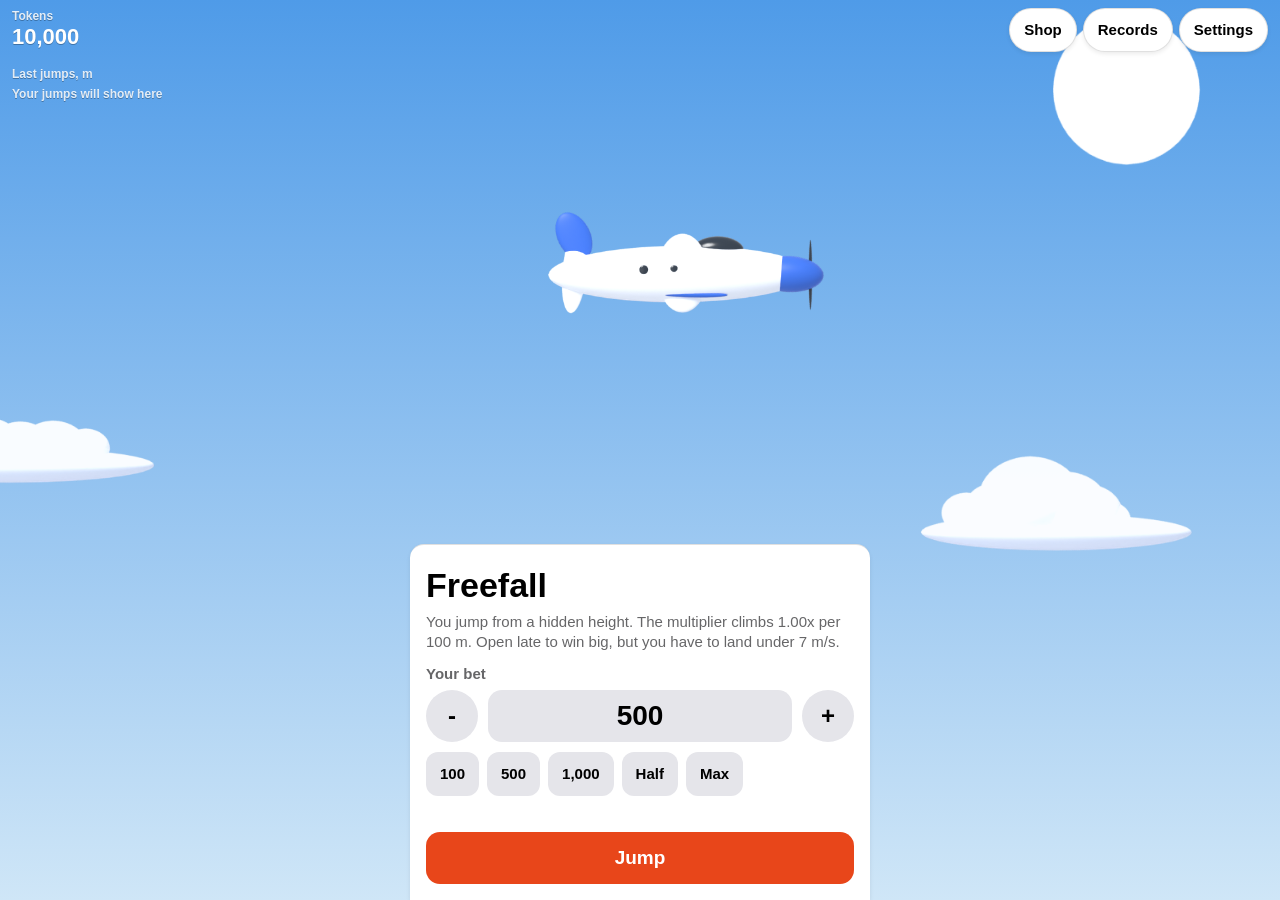
==== freefall/index.html @ 9ebeeff4 "Add Freefall and Tapper with a game list page" ====
<!doctype html>
<html lang="en">
<head>
<meta charset="utf-8">
<meta name="viewport" content="width=device-width, initial-scale=1, maximum-scale=1, user-scalable=no, viewport-fit=cover">
<meta name="apple-mobile-web-app-capable" content="yes">
<meta name="theme-color" content="#4f9be8">
<title>Freefall</title>
<link rel="stylesheet" href="style.css">
</head>
<body>
<canvas id="c"></canvas>
<div id="flash"></div>

<div id="hud">
  <div id="topbar">
    <div id="bal"><span class="lbl">Tokens</span><b id="balv">0</b><i id="streakchip"></i></div>
    <div class="btns">
      <button id="btnshop" class="pill">Shop</button>
      <button id="btnrec" class="pill">Records</button>
      <button id="btnset" class="pill">Settings</button>
    </div>
  </div>
  <div id="histwrap"><span class="lbl">Last jumps, m</span><div id="hist"></div></div>
  <div id="mult" class="hide">1.00x</div>
  <div id="watch" class="hide"></div>
  <div id="pops"></div>
  <div id="botlist"></div>
</div>

<div id="bottombar">
  <button id="specbtn" class="pill hide">Spectate</button>
  <button id="skipbtn" class="pill hide">Skip to results</button>
  <button id="openbtn" class="big hide">Open chute<small>tap anywhere, or press space</small></button>
  <div id="driftpad" class="hide"><span>Swipe or use arrow keys to drift</span></div>
</div>

<section id="betp" class="sheet">
  <h1>Freefall</h1>
  <p class="sub">You jump from a hidden height. The multiplier climbs 1.00x per 100 m. Open late to win big, but you have to land under 7 m/s.</p>
  <label for="bet">Your bet</label>
  <div class="stepper"><button id="betminus" class="round" aria-label="Lower bet">-</button><input id="bet" type="text" inputmode="numeric" autocomplete="off" value="500"><button id="betplus" class="round" aria-label="Raise bet">+</button></div>
  <div id="chips"></div>
  <div id="beterr"></div>
  <button id="jump" class="big">Jump</button>
</section>

<section id="resp" class="sheet hide">
  <h2 id="restitle">Landed</h2>
  <p id="ressub" class="sub"></p>
  <div id="resbig"></div>
  <div id="restbl"></div>
  <button id="again" class="big">Next round</button>
</section>

<section id="shop" class="page hide">
  <header><h2>Shop</h2><span id="shopbal"></span><button id="shopx" class="pill">Done</button></header>
  <nav id="tabs"></nav>
  <div id="grid"></div>
</section>

<section id="rec" class="page hide">
  <header><h2>Records</h2><span></span><button id="recx" class="pill">Done</button></header>
  <div id="recbody"></div>
</section>

<section id="set" class="sheet hide">
  <h2>Settings</h2>
  <div class="row"><span>Reduce motion</span><button id="setreduce" class="toggle" role="switch" aria-checked="false"></button></div>
  <div class="row"><span>Sound</span><button id="setsound" class="toggle" role="switch" aria-checked="true"></button></div>
  <div class="row"><span>Appearance</span><div class="seg" id="settheme"><button data-v="system">System</button><button data-v="light">Light</button><button data-v="dark">Dark</button></div></div>
  <button id="setx" class="big">Done</button>
</section>

<section id="claim" class="modal hide">
  <div class="card">
    <h2>Daily bonus</h2>
    <div id="claimamt">+10,000</div>
    <p id="claimsub" class="sub"></p>
    <button id="claimbtn" class="big">Claim</button>
  </div>
</section>

<div id="toast" class="hide"></div>
<div id="loading"><b>Freefall</b><div id="loadbar"><i></i></div></div>
<script type="module" src="main.js"></script>
</body>
</html>
---- freefall/style.css ----
/* Freefall UI. Tokens from the personaldesign skill: flat cards, one warm accent, press = opacity .7 */
:root{
  --page:#F2F2F7;--surface:#FFFFFF;--floating:#FFFFFF;--fill:#E5E5EA;--ink:#000;--ink-2:#666668;--ink-3:rgba(60,60,67,.3);
  --hot:#E8461A;--on-hot:#fff;--done:#248A3D;--hairline:rgba(0,0,0,.12);--shadow:0 2px 4px rgba(0,0,0,.08);
  --snappy:cubic-bezier(.2,.8,.2,1);--d:.28s;
}
@media (prefers-color-scheme:dark){:root:not([data-theme=light]){--page:#000;--surface:#1C1C1E;--floating:#2C2C2E;--fill:#2C2C2E;--ink:#fff;--ink-2:rgba(235,235,245,.6);--ink-3:rgba(235,235,245,.3);--hot:#FF6A2B;--on-hot:#000;--done:#30D158;--hairline:rgba(255,255,255,.12);--shadow:none}}
:root[data-theme=dark]{--page:#000;--surface:#1C1C1E;--floating:#2C2C2E;--fill:#2C2C2E;--ink:#fff;--ink-2:rgba(235,235,245,.6);--ink-3:rgba(235,235,245,.3);--hot:#FF6A2B;--on-hot:#000;--done:#30D158;--hairline:rgba(255,255,255,.12);--shadow:none}
:root.reduce{--d:0s}
*{box-sizing:border-box;-webkit-tap-highlight-color:transparent;-webkit-user-select:none;user-select:none}
html,body{margin:0;height:100%;overflow:hidden;background:#4f9be8;color:var(--ink);font:400 17px/22px -apple-system,BlinkMacSystemFont,"SF Pro Text","Helvetica Neue",sans-serif;touch-action:none;overscroll-behavior:none}
#c{position:fixed;inset:0;width:100%;height:100%;display:block}
.hide{display:none!important}
h1,h2{margin:0;font-weight:700}
h1{font-size:34px;line-height:41px}h2{font-size:28px;line-height:34px}
.sub{color:var(--ink-2);font-size:15px;line-height:20px;margin:6px 0 12px}
.lbl{font-size:12px;line-height:16px;font-weight:600;color:rgba(255,255,255,.85)}

/* HUD */
#hud{position:fixed;inset:0;pointer-events:none;color:#fff;text-shadow:0 1px 0 rgba(0,0,0,.28)}
#hud button{pointer-events:auto}
#topbar{position:absolute;left:12px;right:12px;top:calc(env(safe-area-inset-top) + 8px);display:flex;justify-content:space-between;align-items:flex-start;gap:8px}
#bal{display:flex;flex-direction:column}
#bal b{font:700 22px/26px ui-rounded,-apple-system,sans-serif;font-variant-numeric:tabular-nums}
#streakchip{font-style:normal;font-size:12px;line-height:16px;color:#ffd9cc;font-weight:600}
.btns{display:flex;gap:6px}
.pill{min-height:44px;padding:0 14px;border-radius:22px;background:var(--floating);color:var(--ink);font:600 15px/20px -apple-system,sans-serif;box-shadow:var(--shadow);border:1px solid var(--hairline);text-shadow:none;cursor:pointer}
.pill:active,.big:active,.round:active,.card button:active{opacity:.7}
#histwrap{position:absolute;left:12px;right:12px;top:calc(env(safe-area-inset-top) + 62px)}
#hist{display:flex;gap:4px;overflow:hidden;margin-top:2px;height:24px}
.chip{flex:none;min-width:38px;padding:0 7px;border-radius:10px;background:rgba(0,0,0,.32);font:600 12px/20px ui-rounded,-apple-system,sans-serif;text-align:center;font-variant-numeric:tabular-nums;border-bottom:3px solid transparent;height:24px}
.chip.win{border-color:#30D158}.chip.crash{border-color:#FF6A2B}
#mult{text-shadow:0 2px 0 rgba(0,0,0,.4),0 0 18px rgba(0,0,0,.35);position:absolute;left:0;right:0;top:calc(env(safe-area-inset-top) + 104px);text-align:center;font:700 64px/72px ui-rounded,-apple-system,sans-serif;font-variant-numeric:tabular-nums;transform-origin:50% 40%;will-change:transform}
#watch{position:absolute;left:0;right:0;top:calc(env(safe-area-inset-top) + 180px);text-align:center;font:600 15px/20px -apple-system,sans-serif}
#pops{position:absolute;left:0;right:0;top:calc(env(safe-area-inset-top) + 206px);display:flex;flex-direction:column;align-items:center;gap:4px}
.pop{padding:4px 12px;border-radius:14px;background:rgba(0,0,0,.45);font:600 14px/20px -apple-system,sans-serif;animation:pop 2.2s var(--snappy) forwards}
.pop.bad{background:rgba(232,70,26,.85)}
@keyframes pop{0%{opacity:0;transform:translateY(-6px)}10%{opacity:1;transform:none}80%{opacity:1}100%{opacity:0}}
:root.reduce .pop{animation:popr 2.2s forwards}@keyframes popr{0%{opacity:0}10%,80%{opacity:1}100%{opacity:0}}
#botlist{position:absolute;left:12px;bottom:calc(env(safe-area-inset-bottom) + 110px);display:flex;flex-direction:column;gap:2px;font:600 12px/16px ui-rounded,-apple-system,sans-serif;font-variant-numeric:tabular-nums;max-width:200px}
#botlist div{display:grid;grid-template-columns:62px 52px 1fr;gap:4px;padding:1px 6px;background:rgba(0,0,0,.28);border-radius:6px}
#botlist .d{color:#8dffa9}#botlist .x{color:#ffb199}
#flash{position:fixed;inset:0;background:#E8461A;opacity:0;pointer-events:none;z-index:4}

/* buttons */
.big{display:block;width:100%;min-height:52px;border:0;border-radius:14px;background:var(--hot);color:var(--on-hot);font:700 19px/24px -apple-system,sans-serif;cursor:pointer;transition:opacity .08s}
.big small{display:block;font:400 12px/14px -apple-system,sans-serif;opacity:.85}
.round{width:52px;height:52px;border-radius:26px;border:0;background:var(--fill);color:var(--ink);font:600 24px/24px -apple-system,sans-serif;cursor:pointer}
#bottombar{position:fixed;left:0;right:0;bottom:0;padding:12px 16px calc(env(safe-area-inset-bottom) + 14px);display:flex;flex-direction:column;align-items:center;gap:8px;pointer-events:none;z-index:3}
#bottombar>*{pointer-events:auto;max-width:440px}
#openbtn{width:100%}
#specbtn,#skipbtn{align-self:flex-end}
#driftpad{pointer-events:none;color:rgba(255,255,255,.85);font-size:12px;line-height:16px;text-shadow:0 1px 0 rgba(0,0,0,.3)}

/* sheets, pages, modal */
.sheet,.page,.modal .card{color:var(--ink);background:var(--surface)}
.sheet{position:fixed;left:50%;bottom:0;width:min(100%,460px);max-height:86vh;overflow:auto;padding:20px 16px calc(env(safe-area-inset-bottom) + 16px);border-radius:14px 14px 0 0;z-index:6;transform:translate(-50%,0);transition:transform var(--d) var(--snappy),opacity var(--d);border-top:1px solid var(--hairline);box-shadow:var(--shadow);touch-action:pan-y}
.sheet.enter{transform:translate(-50%,40px);opacity:0}
label{display:block;font:600 15px/20px -apple-system,sans-serif;color:var(--ink-2);margin:6px 0}
.stepper{display:flex;gap:10px;align-items:center}
#bet{flex:1;min-width:0;height:52px;border:0;border-radius:14px;background:var(--fill);color:var(--ink);font:700 28px/34px ui-rounded,-apple-system,sans-serif;text-align:center;font-variant-numeric:tabular-nums;-webkit-user-select:text;user-select:text}
#chips{display:flex;gap:8px;margin:10px 0;flex-wrap:wrap}
#chips button{min-height:44px;padding:0 14px;border-radius:12px;border:0;background:var(--fill);color:var(--ink);font:600 15px/20px -apple-system,sans-serif;cursor:pointer}
#chips button:active{opacity:.7}
#beterr{min-height:20px;color:var(--hot);font-size:13px;line-height:18px;margin-bottom:6px}
#resbig{font:700 52px/58px ui-rounded,-apple-system,sans-serif;font-variant-numeric:tabular-nums;margin:2px 0 10px}
#resbig.win{color:var(--done)}#resbig.lose{color:var(--hot)}
#restbl{margin-bottom:12px;max-height:38vh;overflow:auto}
.rrow{display:grid;grid-template-columns:24px 1fr 76px 74px;gap:6px;align-items:center;padding:8px 8px;border-radius:10px;font-size:14px;line-height:18px;font-variant-numeric:tabular-nums}
.rrow.me{background:var(--fill);font-weight:700}
.rrow small{display:block;color:var(--ink-2);font-size:12px;line-height:14px;font-weight:400}
.rrow .g{color:var(--done);font-weight:600;text-align:right}.rrow .r{color:var(--hot);font-weight:600;text-align:right}
.rrow.head{color:var(--ink-2);font-size:12px;font-weight:600;padding-top:0}
.kv{display:flex;justify-content:space-between;padding:6px 0;font-size:15px;line-height:20px}.kv span:first-child{color:var(--ink-2)}
.page{position:fixed;inset:0;z-index:7;overflow:auto;background:var(--page);padding:calc(env(safe-area-inset-top) + 8px) 16px 24px;transition:transform var(--d) var(--snappy),opacity var(--d);touch-action:pan-y}
.page.enter{transform:translateY(24px);opacity:0}
.page header{display:flex;align-items:center;gap:12px;position:sticky;top:0;background:var(--page);padding:4px 0 8px;z-index:2}
.page header h2{flex:0 0 auto}.page header span{flex:1;text-align:right;font:700 17px/22px ui-rounded,-apple-system,sans-serif;color:var(--ink-2)}
#tabs{display:flex;gap:8px;overflow-x:auto;padding:4px 0 10px;position:sticky;top:46px;background:var(--page);z-index:2;scrollbar-width:none}
#tabs::-webkit-scrollbar{display:none}
#tabs button{flex:none;min-height:44px;padding:0 16px;border-radius:22px;border:0;background:var(--fill);color:var(--ink);font:600 15px/20px -apple-system,sans-serif;cursor:pointer}
#tabs button.on{background:var(--ink);color:var(--page)}
#grid{display:grid;grid-template-columns:repeat(auto-fill,minmax(150px,1fr));gap:12px}
.card{background:var(--surface);border-radius:14px;padding:10px}
.card.eq{outline:2px solid var(--done)}
.card .im{width:100%;aspect-ratio:1.25;border-radius:10px;background:#5b86c8;display:block}
.card .nm{font:600 15px/20px -apple-system,sans-serif;margin:8px 0 6px}
.card button{width:100%;min-height:44px;border:0;border-radius:12px;font:600 15px/20px -apple-system,sans-serif;cursor:pointer;background:var(--fill);color:var(--ink)}
.card button.buy{background:var(--hot);color:var(--on-hot)}
.card button.poor{background:var(--fill);color:var(--ink-3)}
.card button.eqb{background:transparent;color:var(--done)}
.ach{display:flex;justify-content:space-between;align-items:center;gap:12px;padding:12px 14px;background:var(--surface);border-radius:14px;margin-bottom:8px}
.ach.lock{opacity:.55}.ach b{display:block;font-size:17px;line-height:22px}.ach span{color:var(--ink-2);font-size:13px;line-height:18px}
.ach i{font-style:normal;font-weight:700;color:var(--done)}
.sec{font:600 15px/20px -apple-system,sans-serif;color:var(--ink-2);margin:16px 0 8px 4px}
.panel{background:var(--surface);border-radius:14px;padding:6px 14px}
.row{display:flex;align-items:center;justify-content:space-between;padding:10px 0;min-height:44px}
.toggle{width:52px;height:32px;border-radius:16px;border:0;background:var(--fill);position:relative;cursor:pointer;transition:background var(--d)}
.toggle::after{content:"";position:absolute;left:3px;top:3px;width:26px;height:26px;border-radius:13px;background:#fff;box-shadow:0 1px 2px rgba(0,0,0,.3);transition:transform var(--d) var(--snappy)}
.toggle[aria-checked=true]{background:var(--done)}.toggle[aria-checked=true]::after{transform:translateX(20px)}
.seg{display:flex;background:var(--fill);border-radius:10px;padding:2px}
.seg button{min-height:40px;padding:0 12px;border:0;border-radius:8px;background:transparent;color:var(--ink);font:600 14px/18px -apple-system,sans-serif;cursor:pointer}
.seg button.on{background:var(--surface)}
.modal{position:fixed;inset:0;z-index:9;display:flex;align-items:center;justify-content:center;background:rgba(0,0,0,.45);transition:opacity var(--d)}
.modal.enter{opacity:0}
.modal .card{width:min(86%,360px);padding:22px 18px;text-align:center;transition:transform var(--d) var(--snappy)}
.modal.enter .card{transform:scale(.96)}
#claimamt{font:700 52px/58px ui-rounded,-apple-system,sans-serif;color:var(--hot);margin:6px 0;font-variant-numeric:tabular-nums}
#toast{position:fixed;left:50%;transform:translateX(-50%);bottom:calc(env(safe-area-inset-bottom) + 96px);z-index:20;background:var(--floating);color:var(--ink);border:1px solid var(--hairline);box-shadow:var(--shadow);padding:10px 14px;border-radius:14px;font:600 15px/20px -apple-system,sans-serif;display:flex;gap:14px;align-items:center;max-width:92%}
#toast button{border:0;background:transparent;color:var(--hot);font:700 15px/20px -apple-system,sans-serif;min-height:44px;cursor:pointer}
#loading{position:fixed;inset:0;z-index:30;background:#4f9be8;display:flex;flex-direction:column;align-items:center;justify-content:center;gap:14px;color:#fff;font:700 34px/41px -apple-system,sans-serif;transition:opacity .3s}
#loading.done{opacity:0;pointer-events:none}
#loadbar{width:160px;height:6px;border-radius:3px;background:rgba(255,255,255,.35);overflow:hidden}#loadbar i{display:block;height:100%;width:0;background:#fff}
@media (min-width:700px){#mult{font-size:80px;line-height:88px}}
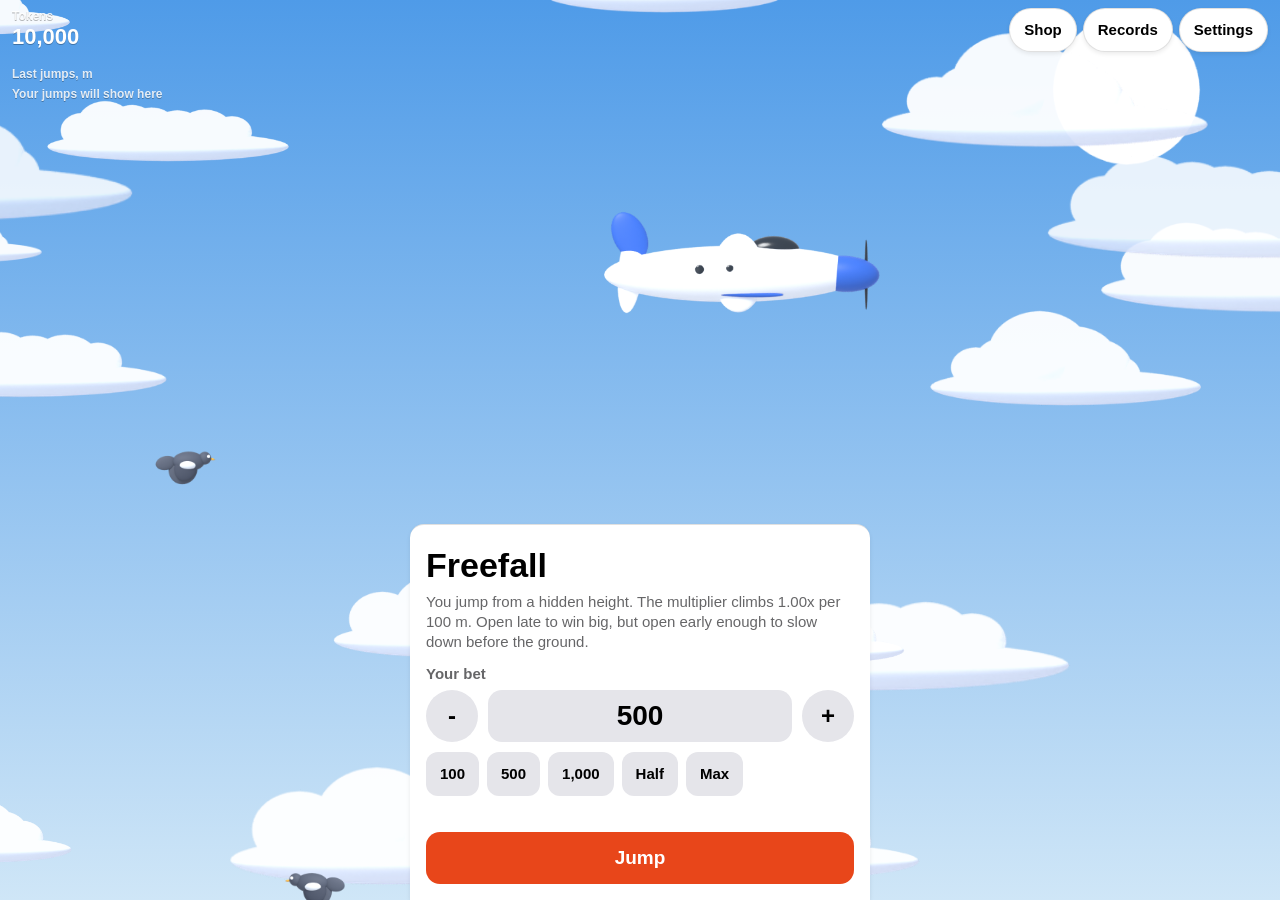
==== commit a8003fb7: "Update freefall" ====
--- a/freefall/index.html
+++ b/freefall/index.html
@@ -37,7 +37,7 @@
 
 <section id="betp" class="sheet">
   <h1>Freefall</h1>
-  <p class="sub">You jump from a hidden height. The multiplier climbs 1.00x per 100 m. Open late to win big, but you have to land under 7 m/s.</p>
+  <p class="sub">You jump from a hidden height. The multiplier climbs 1.00x per 100 m. Open late to win big, but open early enough to slow down before the ground.</p>
   <label for="bet">Your bet</label>
   <div class="stepper"><button id="betminus" class="round" aria-label="Lower bet">-</button><input id="bet" type="text" inputmode="numeric" autocomplete="off" value="500"><button id="betplus" class="round" aria-label="Raise bet">+</button></div>
   <div id="chips"></div>
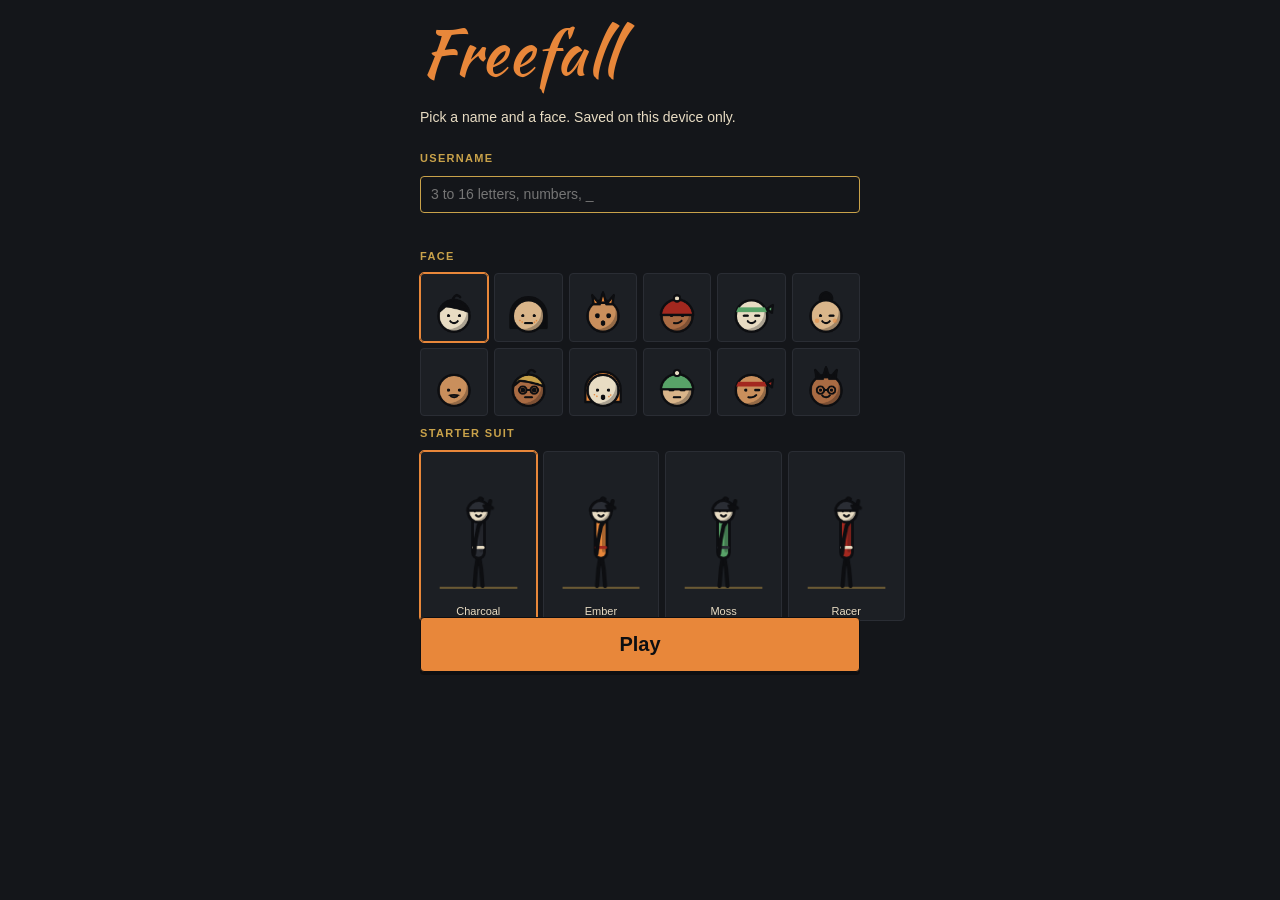
==== commit 5bba807d: "Update freefall" ====
--- a/freefall/index.html
+++ b/freefall/index.html
@@ -4,85 +4,159 @@
 <meta charset="utf-8">
 <meta name="viewport" content="width=device-width, initial-scale=1, maximum-scale=1, user-scalable=no, viewport-fit=cover">
 <meta name="apple-mobile-web-app-capable" content="yes">
-<meta name="theme-color" content="#4f9be8">
+<meta name="theme-color" content="#14161a">
 <title>Freefall</title>
 <link rel="stylesheet" href="style.css">
 </head>
 <body>
-<canvas id="c"></canvas>
-<div id="flash"></div>
+<svg width="0" height="0" style="position:absolute" aria-hidden="true">
+  <defs>
+    <symbol id="i-shop" viewBox="0 0 24 24"><path d="M5 8h14l-1 12H6L5 8z"/><path d="M9 8V6a3 3 0 0 1 6 0v2"/></symbol>
+    <symbol id="i-rec" viewBox="0 0 24 24"><path d="M5 20V10M12 20V4M19 20v-7"/></symbol>
+    <symbol id="i-set" viewBox="0 0 24 24"><path d="M4 7h10M18 7h2M4 17h2M10 17h10"/><circle cx="16" cy="7" r="2"/><circle cx="8" cy="17" r="2"/></symbol>
+    <symbol id="i-x" viewBox="0 0 24 24"><path d="M6 6l12 12M18 6L6 18"/></symbol>
+    <symbol id="i-locker" viewBox="0 0 24 24"><path d="M6 3h12v18H6z"/><path d="M12 3v18M9.5 11v2M14.5 11v2"/></symbol>
+    <symbol id="i-prev" viewBox="0 0 24 24"><path d="M15 5l-7 7 7 7"/></symbol>
+    <symbol id="i-next" viewBox="0 0 24 24"><path d="M9 5l7 7-7 7"/></symbol>
+    <symbol id="i-fwd" viewBox="0 0 24 24"><path d="M5 5l7 7-7 7M13 5l7 7-7 7"/></symbol>
+    <symbol id="i-user" viewBox="0 0 24 24"><circle cx="12" cy="8" r="4"/><path d="M4 21c1-5 4-7 8-7s7 2 8 7"/></symbol>
+    <symbol id="i-chute" viewBox="0 0 24 24"><path d="M3 11a9 8 0 0 1 18 0c-2-1.5-4-1.5-6 0-1.5-1.5-4.5-1.5-6 0-2-1.5-4-1.5-6 0z"/><path d="M5 12l7 9 7-9"/></symbol>
+  </defs>
+</svg>
 
-<div id="hud">
-  <div id="topbar">
-    <div id="bal"><span class="lbl">Tokens</span><b id="balv">0</b><i id="streakchip"></i></div>
-    <div class="btns">
-      <button id="btnshop" class="pill">Shop</button>
-      <button id="btnrec" class="pill">Records</button>
-      <button id="btnset" class="pill">Settings</button>
-    </div>
-  </div>
-  <div id="histwrap"><span class="lbl">Last jumps, m</span><div id="hist"></div></div>
-  <div id="mult" class="hide">1.00x</div>
-  <div id="watch" class="hide"></div>
-  <div id="pops"></div>
-  <div id="botlist"></div>
+<div id="loading">
+  <h1 class="disp">Freefall</h1>
+  <div id="loadtrack"><div id="loadbar"></div></div>
+  <p id="loadtxt">Starting</p>
 </div>
 
-<div id="bottombar">
-  <button id="specbtn" class="pill hide">Spectate</button>
-  <button id="skipbtn" class="pill hide">Skip to results</button>
-  <button id="openbtn" class="big hide">Open chute<small>tap anywhere, or press space</small></button>
-  <div id="driftpad" class="hide"><span>Swipe or use arrow keys to drift</span></div>
+<div id="app">
+  <main id="stage">
+    <canvas id="c"></canvas>
+
+    <div id="hud">
+      <div id="topbar">
+        <div id="bal" class="bezel"><span class="lbl">Tokens</span><b id="balv">0</b><i id="streakchip"></i></div>
+        <div class="btns">
+          <button id="btnshop" class="pill"><svg class="ic"><use href="#i-shop"/></svg><span>Shop</span></button>
+          <button id="btnrec" class="pill"><svg class="ic"><use href="#i-rec"/></svg><span>Records</span></button>
+          <button id="btnset" class="pill"><svg class="ic"><use href="#i-set"/></svg><span>Settings</span></button>
+        </div>
+      </div>
+      <div id="histwrap"><span class="lbl">Flight log</span><div id="hist"></div></div>
+
+      <div id="bigwrap" class="hide">
+        <div id="big">0</div>
+        <div id="bigu">m fallen</div>
+        <div id="nowline"></div>
+      </div>
+      <div id="watch" class="hide"></div>
+    </div>
+
+    <div id="crashcard" class="card hide">
+      <div class="disp ct">Crashed</div>
+      <div id="crashsub"></div>
+      <button id="crashx" class="pill small">Keep watching</button>
+    </div>
+    <div id="chutecard" class="card hide"></div>
+
+    <div id="bottombar">
+      <button id="specprev" class="pill hide" aria-label="Previous player"><svg class="ic"><use href="#i-prev"/></svg></button>
+      <button id="skipbtn" class="pill hide"><svg class="ic"><use href="#i-fwd"/></svg><span>Skip to results</span></button>
+      <button id="specnext" class="pill hide" aria-label="Next player"><svg class="ic"><use href="#i-next"/></svg></button>
+      <button id="openbtn" class="big hide"><svg class="ic"><use href="#i-chute"/></svg><span>Open chute</span><small>tap anywhere, or press space</small></button>
+      <div id="driftpad" class="hide"><span>Drag or use arrow keys to drift</span></div>
+    </div>
+  </main>
+
+  <aside id="panel">
+    <button id="paneltab" aria-label="Show round panel"><span>Round</span></button>
+    <div class="pbody">
+      <section class="psec">
+        <h3 class="lbl">This round</h3>
+        <div id="lb"></div>
+      </section>
+      <section class="psec">
+        <h3 class="lbl">My diver</h3>
+        <div id="pvname"></div>
+        <canvas id="pv" width="240" height="250"></canvas>
+        <button id="btnlocker" class="pill wide"><svg class="ic"><use href="#i-locker"/></svg><span>Locker</span></button>
+      </section>
+    </div>
+  </aside>
 </div>
 
-<section id="betp" class="sheet">
-  <h1>Freefall</h1>
-  <p class="sub">You jump from a hidden height. The multiplier climbs 1.00x per 100 m. Open late to win big, but open early enough to slow down before the ground.</p>
-  <label for="bet">Your bet</label>
-  <div class="stepper"><button id="betminus" class="round" aria-label="Lower bet">-</button><input id="bet" type="text" inputmode="numeric" autocomplete="off" value="500"><button id="betplus" class="round" aria-label="Raise bet">+</button></div>
+<section id="betp" class="sheet hide ticket">
+  <header class="tkhead"><span class="disp">Jump ticket</span><span id="tkno" class="mono"></span></header>
+  <div class="tkrow"><span class="lbl">Passenger</span><b id="tkname"></b></div>
+  <div class="tkrow"><span class="lbl">Rule</span><span id="tkrule">Open the chute before you reach the ground. The deeper you open, the more it pays.</span></div>
+  <label class="lbl" for="bet">Bet</label>
+  <div class="stepper"><button id="betminus" class="round" aria-label="Lower bet">-</button><input id="bet" type="text" inputmode="numeric" autocomplete="off" value="100"><button id="betplus" class="round" aria-label="Raise bet">+</button></div>
   <div id="chips"></div>
   <div id="beterr"></div>
-  <button id="jump" class="big">Jump</button>
+  <div id="abandoned" class="note hide"></div>
+  <div class="tkperf"></div>
+  <button id="jump" class="big"><span>Jump</span></button>
+  <button id="rescue" class="pill wide hide">Take 1,000 tokens</button>
 </section>
 
 <section id="resp" class="sheet hide">
-  <h2 id="restitle">Landed</h2>
+  <h2 id="restitle" class="disp">Landed</h2>
   <p id="ressub" class="sub"></p>
-  <div id="resbig"></div>
+  <div id="resbig" class="mono"></div>
   <div id="restbl"></div>
-  <button id="again" class="big">Next round</button>
+  <button id="again" class="big"><span>Next round</span></button>
+</section>
+
+<section id="startp" class="page hide">
+  <div class="startbox">
+    <h1 class="disp">Freefall</h1>
+    <p class="sub">Pick a name and a face. Saved on this device only.</p>
+    <label class="lbl" for="uname">Username</label>
+    <input id="uname" type="text" maxlength="16" autocomplete="off" autocapitalize="off" spellcheck="false" placeholder="3 to 16 letters, numbers, _">
+    <div id="uerr" class="err"></div>
+    <span class="lbl">Face</span>
+    <div id="faces"></div>
+    <span class="lbl">Starter suit</span>
+    <div id="suits"></div>
+    <button id="playbtn" class="big"><span>Play</span></button>
+    <button id="startcancel" class="pill wide hide">Back</button>
+  </div>
+</section>
+
+<section id="claimp" class="sheet hide">
+  <h2 class="disp">Daily claim</h2>
+  <div id="claimamt" class="mono"></div>
+  <p id="claimsub" class="sub"></p>
+  <button id="claimbtn" class="big"><span>Claim</span></button>
 </section>
 
 <section id="shop" class="page hide">
-  <header><h2>Shop</h2><span id="shopbal"></span><button id="shopx" class="pill">Done</button></header>
+  <header><h2 id="shoptitle" class="disp">Shop</h2><span id="shopbal" class="mono"></span><button id="shopx" class="pill"><svg class="ic"><use href="#i-x"/></svg><span>Done</span></button></header>
   <nav id="tabs"></nav>
   <div id="grid"></div>
 </section>
 
-<section id="rec" class="page hide">
-  <header><h2>Records</h2><span></span><button id="recx" class="pill">Done</button></header>
+<section id="recp" class="page hide">
+  <header><h2 class="disp">Records</h2><button id="recx" class="pill"><svg class="ic"><use href="#i-x"/></svg><span>Done</span></button></header>
   <div id="recbody"></div>
 </section>
 
-<section id="set" class="sheet hide">
-  <h2>Settings</h2>
-  <div class="row"><span>Reduce motion</span><button id="setreduce" class="toggle" role="switch" aria-checked="false"></button></div>
-  <div class="row"><span>Sound</span><button id="setsound" class="toggle" role="switch" aria-checked="true"></button></div>
-  <div class="row"><span>Appearance</span><div class="seg" id="settheme"><button data-v="system">System</button><button data-v="light">Light</button><button data-v="dark">Dark</button></div></div>
-  <button id="setx" class="big">Done</button>
-</section>
-
-<section id="claim" class="modal hide">
-  <div class="card">
-    <h2>Daily bonus</h2>
-    <div id="claimamt">+10,000</div>
-    <p id="claimsub" class="sub"></p>
-    <button id="claimbtn" class="big">Claim</button>
+<section id="setp" class="page hide">
+  <header><h2 class="disp">Settings</h2><button id="setx" class="pill"><svg class="ic"><use href="#i-x"/></svg><span>Done</span></button></header>
+  <div id="setbody">
+    <div class="setrow"><label class="lbl" for="rname">Username</label>
+      <div class="inl"><input id="rname" type="text" maxlength="16" autocomplete="off" autocapitalize="off" spellcheck="false"><button id="rnamebtn" class="pill">Rename</button></div>
+      <div id="rerr" class="err"></div></div>
+    <div class="setrow"><span class="lbl">Volume</span>
+      <div class="inl"><input id="vol" type="range" min="0" max="100" step="1"><button id="mutebtn" class="pill">Mute</button></div></div>
+    <div class="setrow"><span class="lbl">Players on this device</span>
+      <div id="plist"></div>
+      <button id="newplayer" class="pill wide"><svg class="ic"><use href="#i-user"/></svg><span>Switch player</span></button></div>
   </div>
 </section>
 
 <div id="toast" class="hide"></div>
-<div id="loading"><b>Freefall</b><div id="loadbar"><i></i></div></div>
 <script type="module" src="main.js"></script>
 </body>
 </html>
--- a/freefall/style.css
+++ b/freefall/style.css
@@ -1,114 +1,169 @@
-/* Freefall UI. Tokens from the personaldesign skill: flat cards, one warm accent, press = opacity .7 */
-:root{
-  --page:#F2F2F7;--surface:#FFFFFF;--floating:#FFFFFF;--fill:#E5E5EA;--ink:#000;--ink-2:#666668;--ink-3:rgba(60,60,67,.3);
-  --hot:#E8461A;--on-hot:#fff;--done:#248A3D;--hairline:rgba(0,0,0,.12);--shadow:0 2px 4px rgba(0,0,0,.08);
-  --snappy:cubic-bezier(.2,.8,.2,1);--d:.28s;
+/* Freefall v4. Palette and rules are in ART.md. */
+@font-face { font-family: 'Kaushan Script'; src: url('fonts/KaushanScript-Regular.ttf') format('truetype'); font-display: swap; }
+:root {
+  --ink: #0d0e11; --c0: #14161a; --c1: #1c1f24; --c2: #2a2d34;
+  --cream: #e8dcc3; --gold: #c9a24a; --orange: #e8873a; --red: #a3281f; --green: #58a368;
+  --disp: 'Kaushan Script', 'Brush Script MT', cursive;
+  --sys: -apple-system, BlinkMacSystemFont, 'Segoe UI', Roboto, sans-serif;
+  --safe-b: env(safe-area-inset-bottom, 0px); --safe-t: env(safe-area-inset-top, 0px);
 }
-@media (prefers-color-scheme:dark){:root:not([data-theme=light]){--page:#000;--surface:#1C1C1E;--floating:#2C2C2E;--fill:#2C2C2E;--ink:#fff;--ink-2:rgba(235,235,245,.6);--ink-3:rgba(235,235,245,.3);--hot:#FF6A2B;--on-hot:#000;--done:#30D158;--hairline:rgba(255,255,255,.12);--shadow:none}}
-:root[data-theme=dark]{--page:#000;--surface:#1C1C1E;--floating:#2C2C2E;--fill:#2C2C2E;--ink:#fff;--ink-2:rgba(235,235,245,.6);--ink-3:rgba(235,235,245,.3);--hot:#FF6A2B;--on-hot:#000;--done:#30D158;--hairline:rgba(255,255,255,.12);--shadow:none}
-:root.reduce{--d:0s}
-*{box-sizing:border-box;-webkit-tap-highlight-color:transparent;-webkit-user-select:none;user-select:none}
-html,body{margin:0;height:100%;overflow:hidden;background:#4f9be8;color:var(--ink);font:400 17px/22px -apple-system,BlinkMacSystemFont,"SF Pro Text","Helvetica Neue",sans-serif;touch-action:none;overscroll-behavior:none}
-#c{position:fixed;inset:0;width:100%;height:100%;display:block}
-.hide{display:none!important}
-h1,h2{margin:0;font-weight:700}
-h1{font-size:34px;line-height:41px}h2{font-size:28px;line-height:34px}
-.sub{color:var(--ink-2);font-size:15px;line-height:20px;margin:6px 0 12px}
-.lbl{font-size:12px;line-height:16px;font-weight:600;color:rgba(255,255,255,.85)}
+* { box-sizing: border-box; -webkit-tap-highlight-color: transparent; }
+html, body { margin: 0; height: 100%; background: var(--c0); color: var(--cream); font: 14px/1.35 var(--sys); overflow: hidden; touch-action: none; user-select: none; -webkit-user-select: none; font-variant-numeric: tabular-nums; }
+.hide { display: none !important; }
+.disp { font-family: var(--disp); font-weight: 400; letter-spacing: .01em; }
+.mono { font-variant-numeric: tabular-nums; }
+.lbl { font-size: 11px; letter-spacing: .12em; text-transform: uppercase; color: var(--gold); margin: 0; font-weight: 600; }
+.ic { width: 18px; height: 18px; fill: none; stroke: currentColor; stroke-width: 1.75; stroke-linecap: round; stroke-linejoin: round; flex: none; }
+h1, h2, h3 { margin: 0; }
 
-/* HUD */
-#hud{position:fixed;inset:0;pointer-events:none;color:#fff;text-shadow:0 1px 0 rgba(0,0,0,.28)}
-#hud button{pointer-events:auto}
-#topbar{position:absolute;left:12px;right:12px;top:calc(env(safe-area-inset-top) + 8px);display:flex;justify-content:space-between;align-items:flex-start;gap:8px}
-#bal{display:flex;flex-direction:column}
-#bal b{font:700 22px/26px ui-rounded,-apple-system,sans-serif;font-variant-numeric:tabular-nums}
-#streakchip{font-style:normal;font-size:12px;line-height:16px;color:#ffd9cc;font-weight:600}
-.btns{display:flex;gap:6px}
-.pill{min-height:44px;padding:0 14px;border-radius:22px;background:var(--floating);color:var(--ink);font:600 15px/20px -apple-system,sans-serif;box-shadow:var(--shadow);border:1px solid var(--hairline);text-shadow:none;cursor:pointer}
-.pill:active,.big:active,.round:active,.card button:active{opacity:.7}
-#histwrap{position:absolute;left:12px;right:12px;top:calc(env(safe-area-inset-top) + 62px)}
-#hist{display:flex;gap:4px;overflow:hidden;margin-top:2px;height:24px}
-.chip{flex:none;min-width:38px;padding:0 7px;border-radius:10px;background:rgba(0,0,0,.32);font:600 12px/20px ui-rounded,-apple-system,sans-serif;text-align:center;font-variant-numeric:tabular-nums;border-bottom:3px solid transparent;height:24px}
-.chip.win{border-color:#30D158}.chip.crash{border-color:#FF6A2B}
-#mult{text-shadow:0 2px 0 rgba(0,0,0,.4),0 0 18px rgba(0,0,0,.35);position:absolute;left:0;right:0;top:calc(env(safe-area-inset-top) + 104px);text-align:center;font:700 64px/72px ui-rounded,-apple-system,sans-serif;font-variant-numeric:tabular-nums;transform-origin:50% 40%;will-change:transform}
-#watch{position:absolute;left:0;right:0;top:calc(env(safe-area-inset-top) + 180px);text-align:center;font:600 15px/20px -apple-system,sans-serif}
-#pops{position:absolute;left:0;right:0;top:calc(env(safe-area-inset-top) + 206px);display:flex;flex-direction:column;align-items:center;gap:4px}
-.pop{padding:4px 12px;border-radius:14px;background:rgba(0,0,0,.45);font:600 14px/20px -apple-system,sans-serif;animation:pop 2.2s var(--snappy) forwards}
-.pop.bad{background:rgba(232,70,26,.85)}
-@keyframes pop{0%{opacity:0;transform:translateY(-6px)}10%{opacity:1;transform:none}80%{opacity:1}100%{opacity:0}}
-:root.reduce .pop{animation:popr 2.2s forwards}@keyframes popr{0%{opacity:0}10%,80%{opacity:1}100%{opacity:0}}
-#botlist{position:absolute;left:12px;bottom:calc(env(safe-area-inset-bottom) + 110px);display:flex;flex-direction:column;gap:2px;font:600 12px/16px ui-rounded,-apple-system,sans-serif;font-variant-numeric:tabular-nums;max-width:200px}
-#botlist div{display:grid;grid-template-columns:62px 52px 1fr;gap:4px;padding:1px 6px;background:rgba(0,0,0,.28);border-radius:6px}
-#botlist .d{color:#8dffa9}#botlist .x{color:#ffb199}
-#flash{position:fixed;inset:0;background:#E8461A;opacity:0;pointer-events:none;z-index:4}
+#app { display: flex; height: 100dvh; width: 100vw; }
+#stage { position: relative; flex: 1; min-width: 0; overflow: hidden; background: var(--c0); }
+#c { position: absolute; inset: 0; width: 100%; height: 100%; display: block; }
+
+/* loading */
+#loading { position: fixed; inset: 0; z-index: 50; background: var(--c0); display: flex; flex-direction: column; align-items: center; justify-content: center; gap: 16px; }
+#loading h1 { font-size: 64px; color: var(--orange); }
+#loadtrack { width: 220px; height: 4px; border: 1px solid var(--gold); border-radius: 2px; }
+#loadbar { height: 100%; width: 0; background: var(--gold); transition: width .15s; }
+#loadtxt { margin: 0; color: var(--cream); opacity: .7; font-size: 12px; }
+
+/* top and hud */
+#hud { position: absolute; inset: 0; pointer-events: none; }
+#hud > * { pointer-events: none; }
+#topbar { position: absolute; left: 52px; right: 10px; top: calc(10px + var(--safe-t)); display: flex; justify-content: space-between; align-items: flex-start; gap: 8px; }
+.btns { display: flex; gap: 6px; pointer-events: auto; }
+.bezel, .card, .sheet, .page header { background: var(--c1); border: 1px solid var(--gold); border-radius: 4px; }
+#bal { padding: 5px 10px; display: flex; align-items: baseline; gap: 8px; }
+#bal b { font-size: 20px; color: var(--cream); font-weight: 600; }
+#streakchip { font-style: normal; font-size: 11px; color: var(--orange); }
+#histwrap { position: absolute; left: 52px; top: calc(62px + var(--safe-t)); display: flex; align-items: center; gap: 8px; max-width: calc(100% - 64px); overflow: hidden; }
+#hist { display: flex; gap: 4px; }
+#hist span { font-size: 11px; padding: 1px 6px; border: 1px solid var(--c2); border-radius: 2px; background: var(--c1); }
+#hist span.w { color: var(--green); border-color: var(--green); }
+#hist span.l { color: #d9604f; border-color: var(--red); }
+#hist em { font-style: normal; font-size: 12px; opacity: .6; }
+#bigwrap { position: absolute; left: 0; right: 0; top: 17%; text-align: center; padding-left: 40px; }
+#big { font-family: var(--disp); font-size: clamp(72px, 17vw, 140px); line-height: 1; color: var(--orange); text-shadow: 0 2px 0 var(--ink); }
+#bigu { font-size: 11px; letter-spacing: .14em; text-transform: uppercase; color: var(--gold); }
+#nowline { margin-top: 6px; font-size: 16px; color: var(--cream); }
+#nowline b { color: var(--orange); font-weight: 700; }
+#watch { position: absolute; left: 52px; right: 0; top: calc(100px + var(--safe-t)); text-align: center; font-size: 12px; color: var(--cream); opacity: .85; }
 
 /* buttons */
-.big{display:block;width:100%;min-height:52px;border:0;border-radius:14px;background:var(--hot);color:var(--on-hot);font:700 19px/24px -apple-system,sans-serif;cursor:pointer;transition:opacity .08s}
-.big small{display:block;font:400 12px/14px -apple-system,sans-serif;opacity:.85}
-.round{width:52px;height:52px;border-radius:26px;border:0;background:var(--fill);color:var(--ink);font:600 24px/24px -apple-system,sans-serif;cursor:pointer}
-#bottombar{position:fixed;left:0;right:0;bottom:0;padding:12px 16px calc(env(safe-area-inset-bottom) + 14px);display:flex;flex-direction:column;align-items:center;gap:8px;pointer-events:none;z-index:3}
-#bottombar>*{pointer-events:auto;max-width:440px}
-#openbtn{width:100%}
-#specbtn,#skipbtn{align-self:flex-end}
-#driftpad{pointer-events:none;color:rgba(255,255,255,.85);font-size:12px;line-height:16px;text-shadow:0 1px 0 rgba(0,0,0,.3)}
+button { font: inherit; color: inherit; cursor: pointer; border: 0; background: none; padding: 0; }
+.pill { display: inline-flex; align-items: center; gap: 6px; padding: 7px 11px; background: var(--c1); border: 1px solid var(--gold); border-radius: 4px; color: var(--cream); font-size: 13px; }
+.pill:active { background: var(--c2); }
+.pill.small { padding: 5px 9px; font-size: 12px; }
+.pill.wide { width: 100%; justify-content: center; }
+.pill[disabled] { opacity: .45; cursor: default; }
+.big { display: flex; flex-direction: column; align-items: center; justify-content: center; gap: 2px; width: 100%; padding: 13px 16px; background: var(--orange); color: var(--ink); border: 1px solid var(--ink); border-radius: 4px; font-size: 20px; font-weight: 700; box-shadow: 0 3px 0 var(--ink); }
+.big:active { transform: translateY(2px); box-shadow: 0 1px 0 var(--ink); }
+.big small { font-size: 11px; font-weight: 500; opacity: .75; }
+.big .ic { width: 22px; height: 22px; }
+.big[disabled] { opacity: .45; }
+.round { width: 38px; height: 38px; border: 1px solid var(--gold); border-radius: 4px; background: var(--c2); font-size: 20px; }
 
-/* sheets, pages, modal */
-.sheet,.page,.modal .card{color:var(--ink);background:var(--surface)}
-.sheet{position:fixed;left:50%;bottom:0;width:min(100%,460px);max-height:86vh;overflow:auto;padding:20px 16px calc(env(safe-area-inset-bottom) + 16px);border-radius:14px 14px 0 0;z-index:6;transform:translate(-50%,0);transition:transform var(--d) var(--snappy),opacity var(--d);border-top:1px solid var(--hairline);box-shadow:var(--shadow);touch-action:pan-y}
-.sheet.enter{transform:translate(-50%,40px);opacity:0}
-label{display:block;font:600 15px/20px -apple-system,sans-serif;color:var(--ink-2);margin:6px 0}
-.stepper{display:flex;gap:10px;align-items:center}
-#bet{flex:1;min-width:0;height:52px;border:0;border-radius:14px;background:var(--fill);color:var(--ink);font:700 28px/34px ui-rounded,-apple-system,sans-serif;text-align:center;font-variant-numeric:tabular-nums;-webkit-user-select:text;user-select:text}
-#chips{display:flex;gap:8px;margin:10px 0;flex-wrap:wrap}
-#chips button{min-height:44px;padding:0 14px;border-radius:12px;border:0;background:var(--fill);color:var(--ink);font:600 15px/20px -apple-system,sans-serif;cursor:pointer}
-#chips button:active{opacity:.7}
-#beterr{min-height:20px;color:var(--hot);font-size:13px;line-height:18px;margin-bottom:6px}
-#resbig{font:700 52px/58px ui-rounded,-apple-system,sans-serif;font-variant-numeric:tabular-nums;margin:2px 0 10px}
-#resbig.win{color:var(--done)}#resbig.lose{color:var(--hot)}
-#restbl{margin-bottom:12px;max-height:38vh;overflow:auto}
-.rrow{display:grid;grid-template-columns:24px 1fr 76px 74px;gap:6px;align-items:center;padding:8px 8px;border-radius:10px;font-size:14px;line-height:18px;font-variant-numeric:tabular-nums}
-.rrow.me{background:var(--fill);font-weight:700}
-.rrow small{display:block;color:var(--ink-2);font-size:12px;line-height:14px;font-weight:400}
-.rrow .g{color:var(--done);font-weight:600;text-align:right}.rrow .r{color:var(--hot);font-weight:600;text-align:right}
-.rrow.head{color:var(--ink-2);font-size:12px;font-weight:600;padding-top:0}
-.kv{display:flex;justify-content:space-between;padding:6px 0;font-size:15px;line-height:20px}.kv span:first-child{color:var(--ink-2)}
-.page{position:fixed;inset:0;z-index:7;overflow:auto;background:var(--page);padding:calc(env(safe-area-inset-top) + 8px) 16px 24px;transition:transform var(--d) var(--snappy),opacity var(--d);touch-action:pan-y}
-.page.enter{transform:translateY(24px);opacity:0}
-.page header{display:flex;align-items:center;gap:12px;position:sticky;top:0;background:var(--page);padding:4px 0 8px;z-index:2}
-.page header h2{flex:0 0 auto}.page header span{flex:1;text-align:right;font:700 17px/22px ui-rounded,-apple-system,sans-serif;color:var(--ink-2)}
-#tabs{display:flex;gap:8px;overflow-x:auto;padding:4px 0 10px;position:sticky;top:46px;background:var(--page);z-index:2;scrollbar-width:none}
-#tabs::-webkit-scrollbar{display:none}
-#tabs button{flex:none;min-height:44px;padding:0 16px;border-radius:22px;border:0;background:var(--fill);color:var(--ink);font:600 15px/20px -apple-system,sans-serif;cursor:pointer}
-#tabs button.on{background:var(--ink);color:var(--page)}
-#grid{display:grid;grid-template-columns:repeat(auto-fill,minmax(150px,1fr));gap:12px}
-.card{background:var(--surface);border-radius:14px;padding:10px}
-.card.eq{outline:2px solid var(--done)}
-.card .im{width:100%;aspect-ratio:1.25;border-radius:10px;background:#5b86c8;display:block}
-.card .nm{font:600 15px/20px -apple-system,sans-serif;margin:8px 0 6px}
-.card button{width:100%;min-height:44px;border:0;border-radius:12px;font:600 15px/20px -apple-system,sans-serif;cursor:pointer;background:var(--fill);color:var(--ink)}
-.card button.buy{background:var(--hot);color:var(--on-hot)}
-.card button.poor{background:var(--fill);color:var(--ink-3)}
-.card button.eqb{background:transparent;color:var(--done)}
-.ach{display:flex;justify-content:space-between;align-items:center;gap:12px;padding:12px 14px;background:var(--surface);border-radius:14px;margin-bottom:8px}
-.ach.lock{opacity:.55}.ach b{display:block;font-size:17px;line-height:22px}.ach span{color:var(--ink-2);font-size:13px;line-height:18px}
-.ach i{font-style:normal;font-weight:700;color:var(--done)}
-.sec{font:600 15px/20px -apple-system,sans-serif;color:var(--ink-2);margin:16px 0 8px 4px}
-.panel{background:var(--surface);border-radius:14px;padding:6px 14px}
-.row{display:flex;align-items:center;justify-content:space-between;padding:10px 0;min-height:44px}
-.toggle{width:52px;height:32px;border-radius:16px;border:0;background:var(--fill);position:relative;cursor:pointer;transition:background var(--d)}
-.toggle::after{content:"";position:absolute;left:3px;top:3px;width:26px;height:26px;border-radius:13px;background:#fff;box-shadow:0 1px 2px rgba(0,0,0,.3);transition:transform var(--d) var(--snappy)}
-.toggle[aria-checked=true]{background:var(--done)}.toggle[aria-checked=true]::after{transform:translateX(20px)}
-.seg{display:flex;background:var(--fill);border-radius:10px;padding:2px}
-.seg button{min-height:40px;padding:0 12px;border:0;border-radius:8px;background:transparent;color:var(--ink);font:600 14px/18px -apple-system,sans-serif;cursor:pointer}
-.seg button.on{background:var(--surface)}
-.modal{position:fixed;inset:0;z-index:9;display:flex;align-items:center;justify-content:center;background:rgba(0,0,0,.45);transition:opacity var(--d)}
-.modal.enter{opacity:0}
-.modal .card{width:min(86%,360px);padding:22px 18px;text-align:center;transition:transform var(--d) var(--snappy)}
-.modal.enter .card{transform:scale(.96)}
-#claimamt{font:700 52px/58px ui-rounded,-apple-system,sans-serif;color:var(--hot);margin:6px 0;font-variant-numeric:tabular-nums}
-#toast{position:fixed;left:50%;transform:translateX(-50%);bottom:calc(env(safe-area-inset-bottom) + 96px);z-index:20;background:var(--floating);color:var(--ink);border:1px solid var(--hairline);box-shadow:var(--shadow);padding:10px 14px;border-radius:14px;font:600 15px/20px -apple-system,sans-serif;display:flex;gap:14px;align-items:center;max-width:92%}
-#toast button{border:0;background:transparent;color:var(--hot);font:700 15px/20px -apple-system,sans-serif;min-height:44px;cursor:pointer}
-#loading{position:fixed;inset:0;z-index:30;background:#4f9be8;display:flex;flex-direction:column;align-items:center;justify-content:center;gap:14px;color:#fff;font:700 34px/41px -apple-system,sans-serif;transition:opacity .3s}
-#loading.done{opacity:0;pointer-events:none}
-#loadbar{width:160px;height:6px;border-radius:3px;background:rgba(255,255,255,.35);overflow:hidden}#loadbar i{display:block;height:100%;width:0;background:#fff}
-@media (min-width:700px){#mult{font-size:80px;line-height:88px}}
+#bottombar { position: absolute; left: 0; right: 0; bottom: calc(14px + var(--safe-b)); display: flex; flex-wrap: wrap; justify-content: center; align-items: center; gap: 8px; padding: 0 14px; pointer-events: none; }
+#bottombar > * { pointer-events: auto; }
+#openbtn { max-width: 340px; }
+#driftpad { width: 100%; text-align: center; font-size: 11px; opacity: .6; pointer-events: none !important; }
+
+/* cards over the round */
+.card { position: absolute; left: 50%; transform: translateX(-50%); padding: 12px 18px; text-align: center; z-index: 5; min-width: 240px; }
+#crashcard { top: 34%; border-color: var(--red); }
+#crashcard .ct { font-size: 40px; color: #d9604f; line-height: 1.1; }
+#crashsub { margin: 4px 0 10px; }
+#chutecard { bottom: calc(86px + var(--safe-b)); border-color: var(--green); font-size: 15px; }
+#chutecard b { color: var(--green); }
+#chutecard.bad { border-color: var(--red); } #chutecard.bad b { color: #d9604f; }
+
+/* sheets */
+.sheet { position: absolute; z-index: 10; left: 50%; top: 50%; transform: translate(-50%, -50%); width: min(380px, calc(100% - 28px)); max-height: calc(100% - 28px); overflow: auto; padding: 16px; display: flex; flex-direction: column; gap: 10px; }
+.sheet h2 { font-size: 36px; line-height: 1.1; }
+.sheet .sub { margin: 0; opacity: .8; }
+#resbig { font-size: 30px; font-weight: 700; }
+#resbig.win { color: var(--green); } #resbig.lose { color: #d9604f; }
+#restbl { display: flex; flex-direction: column; gap: 2px; max-height: 38vh; overflow: auto; }
+#restbl .r, #lb .r { display: grid; grid-template-columns: 1fr auto auto; gap: 8px; padding: 4px 6px; border-radius: 2px; font-size: 13px; }
+#restbl .r.me, #lb .r.me { background: var(--c2); outline: 1px solid var(--gold); }
+#restbl .r.w b, #lb .r.w b { color: var(--green); } #restbl .r.l b, #lb .r.l b { color: #d9604f; }
+#restbl .r span:nth-child(2), #lb .r span:nth-child(2) { opacity: .65; }
+.ticket { border-left: 6px double var(--gold); }
+.tkhead { display: flex; justify-content: space-between; align-items: baseline; }
+.tkhead .disp { font-size: 34px; color: var(--orange); }
+.tkhead .mono { font-size: 11px; color: var(--gold); letter-spacing: .1em; }
+.tkrow { display: flex; flex-direction: column; gap: 1px; font-size: 13px; }
+.tkrow b { font-size: 18px; }
+.tkperf { border-top: 2px dashed var(--c2); margin: 2px -16px; }
+.stepper { display: flex; gap: 6px; }
+.stepper input { flex: 1; min-width: 0; text-align: center; font-size: 22px; font-weight: 700; padding: 6px; }
+input[type=text] { font: inherit; background: var(--c0); color: var(--cream); border: 1px solid var(--gold); border-radius: 4px; padding: 8px 10px; user-select: text; -webkit-user-select: text; }
+input:focus-visible, button:focus-visible { outline: 2px solid var(--orange); outline-offset: 1px; }
+#chips { display: flex; flex-wrap: wrap; gap: 5px; }
+#chips button { padding: 5px 9px; border: 1px solid var(--c2); border-radius: 3px; background: var(--c0); font-size: 12px; }
+#chips button:active { border-color: var(--gold); }
+.err, #beterr { min-height: 16px; color: #d9604f; font-size: 12px; }
+.note { font-size: 12px; color: var(--orange); }
+#claimamt { font-size: 34px; font-weight: 700; color: var(--orange); }
+
+/* pages */
+.page { position: fixed; inset: 0; z-index: 20; background: var(--c0); overflow: auto; padding: calc(12px + var(--safe-t)) 14px 24px; touch-action: pan-y; }
+.page header { display: flex; align-items: center; justify-content: space-between; gap: 10px; padding: 8px 12px; margin-bottom: 12px; position: sticky; top: 0; z-index: 2; }
+.page header h2 { font-size: 30px; flex: 1; }
+#startp { display: flex; justify-content: center; z-index: 30; }
+.startbox { width: min(440px, 100%); display: flex; flex-direction: column; gap: 10px; padding-top: 8px; }
+.startbox h1 { font-size: 64px; color: var(--orange); line-height: 1; }
+#faces, #suits { display: grid; grid-template-columns: repeat(6, 1fr); gap: 6px; }
+#suits { grid-template-columns: repeat(4, 1fr); }
+.pick { border: 1px solid var(--c2); border-radius: 4px; background: var(--c1); padding: 2px; aspect-ratio: 1; display: flex; align-items: center; justify-content: center; }
+.pick canvas { width: 100%; height: 100%; display: block; }
+.pick.on { border-color: var(--orange); outline: 1px solid var(--orange); }
+#suits .pick { aspect-ratio: 3/4; flex-direction: column; font-size: 11px; }
+#tabs { display: flex; gap: 6px; overflow-x: auto; padding-bottom: 10px; }
+#tabs button { padding: 6px 12px; border: 1px solid var(--c2); border-radius: 4px; background: var(--c1); white-space: nowrap; }
+#tabs button.on { border-color: var(--orange); color: var(--orange); }
+#grid { display: grid; grid-template-columns: repeat(auto-fill, minmax(140px, 1fr)); gap: 10px; }
+.item { border: 1px solid var(--gold); border-radius: 4px; background: var(--c1); padding: 8px; display: flex; flex-direction: column; gap: 6px; align-items: center; }
+.item canvas { width: 100%; aspect-ratio: 1; background: var(--c0); border-radius: 2px; }
+.item .nm { font-weight: 600; }
+.item .pr { font-size: 12px; opacity: .75; }
+.item.eq { border-color: var(--orange); }
+.item button { width: 100%; padding: 6px; border: 1px solid var(--gold); border-radius: 3px; background: var(--c2); font-size: 13px; }
+.item button.buy { background: var(--orange); color: var(--ink); border-color: var(--ink); font-weight: 700; }
+.item button[disabled] { opacity: .45; }
+.empty { opacity: .7; padding: 18px 4px; }
+#recbody, #setbody { display: flex; flex-direction: column; gap: 14px; max-width: 520px; }
+.stats { display: grid; grid-template-columns: repeat(2, 1fr); gap: 8px; }
+.stat { border: 1px solid var(--c2); border-radius: 4px; padding: 8px; background: var(--c1); }
+.stat b { display: block; font-size: 20px; }
+.ach { display: flex; justify-content: space-between; padding: 6px 8px; border-bottom: 1px solid var(--c2); }
+.ach.got b { color: var(--green); } .ach:not(.got) { opacity: .5; }
+.setrow { display: flex; flex-direction: column; gap: 6px; }
+.inl { display: flex; gap: 8px; align-items: center; } .inl input[type=text] { flex: 1; min-width: 0; }
+input[type=range] { flex: 1; accent-color: var(--orange); }
+#plist { display: flex; flex-direction: column; gap: 4px; }
+.prow { display: flex; align-items: center; justify-content: space-between; gap: 8px; padding: 6px 8px; border: 1px solid var(--c2); border-radius: 4px; background: var(--c1); }
+.prow.on { border-color: var(--gold); }
+#toast { position: fixed; z-index: 60; left: 50%; top: calc(14px + var(--safe-t)); transform: translateX(-50%); background: var(--c1); border: 1px solid var(--gold); padding: 8px 14px; border-radius: 4px; }
+
+/* right panel */
+#panel { width: 272px; flex: none; background: var(--c1); border-left: 1px solid var(--gold); position: relative; z-index: 15; overflow-y: auto; }
+.pbody { padding: 12px; display: flex; flex-direction: column; gap: 16px; }
+.psec { display: flex; flex-direction: column; gap: 6px; }
+#lb { display: flex; flex-direction: column; gap: 2px; min-height: 40px; }
+#lb .r { grid-template-columns: 1fr auto auto; }
+#lb .empty { padding: 4px 0; font-size: 12px; }
+#pv { width: 100%; aspect-ratio: 240/250; background: var(--c0); border: 1px solid var(--c2); border-radius: 4px; }
+#pvname { font-family: var(--disp); font-size: 22px; color: var(--orange); }
+#paneltab { display: none; }
+
+@media (max-width: 760px) {
+  #panel { position: fixed; top: 0; right: 0; bottom: 0; width: min(290px, 82vw); transform: translateX(100%); transition: transform .22s ease; overflow: visible; }
+  #panel .pbody { height: 100%; overflow-y: auto; padding-top: calc(12px + var(--safe-t)); }
+  #panel.open { transform: translateX(0); }
+  #paneltab { display: flex; align-items: center; justify-content: center; position: absolute; left: -26px; top: 42%; width: 26px; height: 84px; background: var(--c1); border: 1px solid var(--gold); border-right: 0; border-radius: 4px 0 0 4px; color: var(--gold); }
+  #paneltab span { writing-mode: vertical-rl; font-size: 11px; letter-spacing: .12em; text-transform: uppercase; }
+  #topbar .pill span { display: none; }
+  #topbar .pill { padding: 8px; }
+}
+@media (max-height: 520px) { #bigwrap { top: 10%; } #big { font-size: 64px; } }
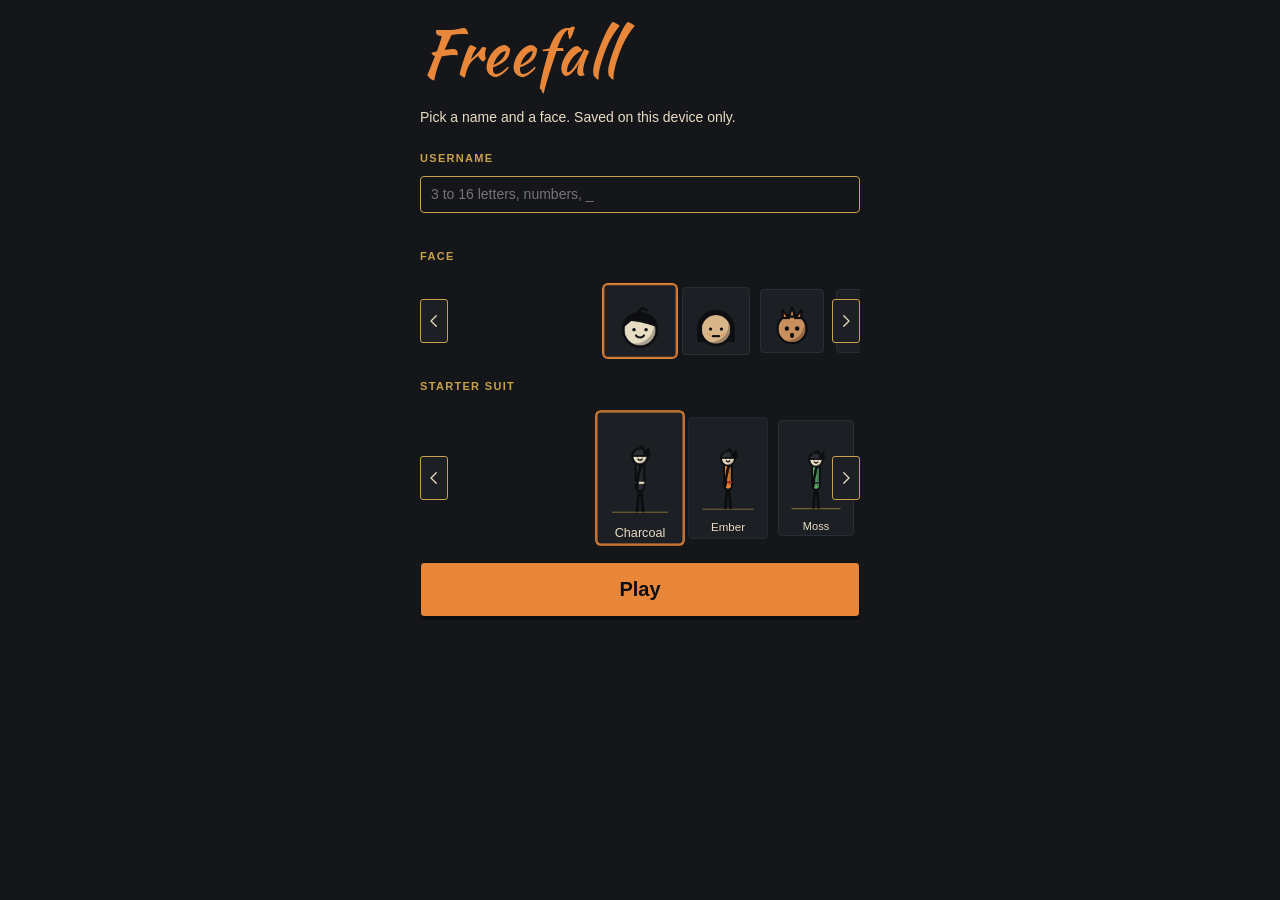
==== commit a4f18a92: "Update freefall" ====
--- a/freefall/index.html
+++ b/freefall/index.html
@@ -36,7 +36,7 @@
 
     <div id="hud">
       <div id="topbar">
-        <div id="bal" class="bezel"><span class="lbl">Tokens</span><b id="balv">0</b><i id="streakchip"></i></div>
+        <div id="bal" class="bezel"><span class="lbl">Tokens</span><b id="balv">0</b><i id="streakchip"></i><div id="lvlrow"><span id="lvl" class="lbl"></span><span id="lvlbar"><i></i></span></div></div>
         <div class="btns">
           <button id="btnshop" class="pill"><svg class="ic"><use href="#i-shop"/></svg><span>Shop</span></button>
           <button id="btnrec" class="pill"><svg class="ic"><use href="#i-rec"/></svg><span>Records</span></button>
@@ -96,8 +96,9 @@
   <div id="beterr"></div>
   <div id="abandoned" class="note hide"></div>
   <div class="tkperf"></div>
+  <div id="firsthint" class="note hide">First time? Tap Jump, then tap the screen to open your chute. The deeper you open, the more it pays.</div>
   <button id="jump" class="big"><span>Jump</span></button>
-  <button id="rescue" class="pill wide hide">Take 1,000 tokens</button>
+  <button id="rescue" class="pill wide hide">Second wind: take 2,500 tokens</button>
 </section>
 
 <section id="resp" class="sheet hide">
@@ -105,6 +106,7 @@
   <p id="ressub" class="sub"></p>
   <div id="resbig" class="mono"></div>
   <div id="restbl"></div>
+  <p id="nextgoal" class="sub"></p>
   <button id="again" class="big"><span>Next round</span></button>
 </section>
 
@@ -133,6 +135,7 @@
 
 <section id="shop" class="page hide">
   <header><h2 id="shoptitle" class="disp">Shop</h2><span id="shopbal" class="mono"></span><button id="shopx" class="pill"><svg class="ic"><use href="#i-x"/></svg><span>Done</span></button></header>
+  <nav id="groups"></nav>
   <nav id="tabs"></nav>
   <div id="grid"></div>
 </section>
@@ -150,6 +153,8 @@
       <div id="rerr" class="err"></div></div>
     <div class="setrow"><span class="lbl">Volume</span>
       <div class="inl"><input id="vol" type="range" min="0" max="100" step="1"><button id="mutebtn" class="pill">Mute</button></div></div>
+    <div class="setrow"><label class="lbl" for="themesel">Theme</label><div class="inl"><select id="themesel"></select></div></div>
+    <div class="setrow"><span class="lbl">Motion</span><div class="inl"><button id="rmbtn" class="pill"></button></div></div>
     <div class="setrow"><span class="lbl">Players on this device</span>
       <div id="plist"></div>
       <button id="newplayer" class="pill wide"><svg class="ic"><use href="#i-user"/></svg><span>Switch player</span></button></div>
--- a/freefall/style.css
+++ b/freefall/style.css
@@ -40,10 +40,10 @@
 #hist { display: flex; gap: 4px; }
 #hist span { font-size: 11px; padding: 1px 6px; border: 1px solid var(--c2); border-radius: 2px; background: var(--c1); }
 #hist span.w { color: var(--green); border-color: var(--green); }
-#hist span.l { color: #d9604f; border-color: var(--red); }
+#hist span.l { color: var(--lose); border-color: var(--red); }
 #hist em { font-style: normal; font-size: 12px; opacity: .6; }
 #bigwrap { position: absolute; left: 0; right: 0; top: 17%; text-align: center; padding-left: 40px; }
-#big { font-family: var(--disp); font-size: clamp(72px, 17vw, 140px); line-height: 1; color: var(--orange); text-shadow: 0 2px 0 var(--ink); }
+#big { font-family: var(--numfont, var(--disp)); font-weight: var(--numweight, 400); font-size: clamp(72px, 17vw, 140px); line-height: 1; color: var(--orange); text-shadow: 0 2px 0 var(--ink); }
 #bigu { font-size: 11px; letter-spacing: .14em; text-transform: uppercase; color: var(--gold); }
 #nowline { margin-top: 6px; font-size: 16px; color: var(--cream); }
 #nowline b { color: var(--orange); font-weight: 700; }
@@ -71,22 +71,22 @@
 /* cards over the round */
 .card { position: absolute; left: 50%; transform: translateX(-50%); padding: 12px 18px; text-align: center; z-index: 5; min-width: 240px; }
 #crashcard { top: 34%; border-color: var(--red); }
-#crashcard .ct { font-size: 40px; color: #d9604f; line-height: 1.1; }
+#crashcard .ct { font-size: 40px; color: var(--lose); line-height: 1.1; }
 #crashsub { margin: 4px 0 10px; }
 #chutecard { bottom: calc(86px + var(--safe-b)); border-color: var(--green); font-size: 15px; }
 #chutecard b { color: var(--green); }
-#chutecard.bad { border-color: var(--red); } #chutecard.bad b { color: #d9604f; }
+#chutecard.bad { border-color: var(--red); } #chutecard.bad b { color: var(--lose); }
 
 /* sheets */
 .sheet { position: absolute; z-index: 10; left: 50%; top: 50%; transform: translate(-50%, -50%); width: min(380px, calc(100% - 28px)); max-height: calc(100% - 28px); overflow: auto; padding: 16px; display: flex; flex-direction: column; gap: 10px; }
 .sheet h2 { font-size: 36px; line-height: 1.1; }
 .sheet .sub { margin: 0; opacity: .8; }
 #resbig { font-size: 30px; font-weight: 700; }
-#resbig.win { color: var(--green); } #resbig.lose { color: #d9604f; }
+#resbig.win { color: var(--green); } #resbig.lose { color: var(--lose); }
 #restbl { display: flex; flex-direction: column; gap: 2px; max-height: 38vh; overflow: auto; }
 #restbl .r, #lb .r { display: grid; grid-template-columns: 1fr auto auto; gap: 8px; padding: 4px 6px; border-radius: 2px; font-size: 13px; }
 #restbl .r.me, #lb .r.me { background: var(--c2); outline: 1px solid var(--gold); }
-#restbl .r.w b, #lb .r.w b { color: var(--green); } #restbl .r.l b, #lb .r.l b { color: #d9604f; }
+#restbl .r.w b, #lb .r.w b { color: var(--green); } #restbl .r.l b, #lb .r.l b { color: var(--lose); }
 #restbl .r span:nth-child(2), #lb .r span:nth-child(2) { opacity: .65; }
 .ticket { border-left: 6px double var(--gold); }
 .tkhead { display: flex; justify-content: space-between; align-items: baseline; }
@@ -102,7 +102,7 @@
 #chips { display: flex; flex-wrap: wrap; gap: 5px; }
 #chips button { padding: 5px 9px; border: 1px solid var(--c2); border-radius: 3px; background: var(--c0); font-size: 12px; }
 #chips button:active { border-color: var(--gold); }
-.err, #beterr { min-height: 16px; color: #d9604f; font-size: 12px; }
+.err, #beterr { min-height: 16px; color: var(--lose); font-size: 12px; }
 .note { font-size: 12px; color: var(--orange); }
 #claimamt { font-size: 34px; font-weight: 700; color: var(--orange); }
 
@@ -119,6 +119,11 @@
 .pick canvas { width: 100%; height: 100%; display: block; }
 .pick.on { border-color: var(--orange); outline: 1px solid var(--orange); }
 #suits .pick { aspect-ratio: 3/4; flex-direction: column; font-size: 11px; }
+#groups { display: flex; gap: 6px; padding-bottom: 8px; }
+#groups button { padding: 6px 14px; border: 1px solid var(--gold); border-radius: 4px; background: var(--c2); }
+#groups button.on { background: var(--gold); color: var(--ink); font-weight: 700; }
+.item button.prev { background: transparent; font-size: 12px; opacity: .85; }
+html[data-ticket="tear"] .ticket { border-left: 0; border-top: 2px dashed var(--gold); border-bottom: 2px dashed var(--gold); }
 #tabs { display: flex; gap: 6px; overflow-x: auto; padding-bottom: 10px; }
 #tabs button { padding: 6px 12px; border: 1px solid var(--c2); border-radius: 4px; background: var(--c1); white-space: nowrap; }
 #tabs button.on { border-color: var(--orange); color: var(--orange); }
@@ -144,7 +149,7 @@
 #plist { display: flex; flex-direction: column; gap: 4px; }
 .prow { display: flex; align-items: center; justify-content: space-between; gap: 8px; padding: 6px 8px; border: 1px solid var(--c2); border-radius: 4px; background: var(--c1); }
 .prow.on { border-color: var(--gold); }
-#toast { position: fixed; z-index: 60; left: 50%; top: calc(14px + var(--safe-t)); transform: translateX(-50%); background: var(--c1); border: 1px solid var(--gold); padding: 8px 14px; border-radius: 4px; }
+#toast { position: fixed; z-index: 60; left: 50%; top: calc(108px + var(--safe-t)); transform: translateX(-50%); background: var(--c1); border: 1px solid var(--gold); padding: 8px 14px; border-radius: 4px; }
 
 /* right panel */
 #panel { width: 272px; flex: none; background: var(--c1); border-left: 1px solid var(--gold); position: relative; z-index: 15; overflow-y: auto; }
@@ -158,7 +163,7 @@
 #paneltab { display: none; }
 
 @media (max-width: 760px) {
-  #panel { position: fixed; top: 0; right: 0; bottom: 0; width: min(290px, 82vw); transform: translateX(100%); transition: transform .22s ease; overflow: visible; }
+  #panel { position: fixed; top: 0; right: 0; bottom: 0; width: min(290px, 82vw); transform: translateX(100%); transition: transform .3s cubic-bezier(.2, .8, .2, 1); overflow: visible; }
   #panel .pbody { height: 100%; overflow-y: auto; padding-top: calc(12px + var(--safe-t)); }
   #panel.open { transform: translateX(0); }
   #paneltab { display: flex; align-items: center; justify-content: center; position: absolute; left: -26px; top: 42%; width: 26px; height: 84px; background: var(--c1); border: 1px solid var(--gold); border-right: 0; border-radius: 4px 0 0 4px; color: var(--gold); }
@@ -167,3 +172,64 @@
   #topbar .pill { padding: 8px; }
 }
 @media (max-height: 520px) { #bigwrap { top: 10%; } #big { font-size: 64px; } }
+
+/* readable on every theme: small text sits on a dark backing */
+#driftpad span { background: rgba(10, 10, 12, .62); color: var(--cream); padding: 3px 10px; border-radius: 3px; }
+#histwrap { background: rgba(10, 10, 12, .5); padding: 2px 6px; border-radius: 3px; }
+#histwrap em { opacity: .9; }
+
+/* v5 motion. Timings: press 100 ms, reveals 150-250 ms, panels 300 ms, screen changes 400 ms. Ease out in, never linear. */
+button { transition: transform .1s ease-out, background-color .12s, border-color .12s; }
+button:active:not([disabled]) { transform: scale(.96); }
+.big:active:not([disabled]) { transform: translateY(2px) scale(.985); }
+#paneltab:active { transform: none; }
+@keyframes sheetIn { from { opacity: 0; transform: translate(-50%, calc(-50% + 18px)); } to { opacity: 1; transform: translate(-50%, -50%); } }
+@keyframes resIn { from { opacity: 0; transform: translate(-50%, 46px); } to { opacity: 1; transform: translate(-50%, 0); } }
+@keyframes pageIn { from { opacity: 0; transform: translateY(14px); } to { opacity: 1; transform: none; } }
+@keyframes rowIn { from { opacity: 0; transform: translateY(8px); } to { opacity: 1; transform: none; } }
+@keyframes fadeIn { from { opacity: 0; } to { opacity: 1; } }
+.sheet:not(.hide) { animation: sheetIn .3s cubic-bezier(.2, .8, .2, 1); }
+#resp { top: auto; bottom: 14px; transform: translate(-50%, 0); max-height: 56%; }
+#resp:not(.hide) { animation: resIn .4s cubic-bezier(.2, .8, .2, 1); }
+#restbl .r { animation: rowIn .24s ease-out both; }
+.page:not(.hide) { animation: pageIn .3s cubic-bezier(.2, .8, .2, 1); }
+html.reduce .sheet:not(.hide), html.reduce #resp:not(.hide), html.reduce .page:not(.hide) { animation: fadeIn .2s ease-out; }
+html.reduce #restbl .r { animation: fadeIn .2s ease-out both; }
+html.reduce button:active:not([disabled]) { transform: none; }
+html.reduce #panel { transition: none; }
+@media (prefers-reduced-motion: reduce) { html:not(.reduce) .sheet:not(.hide), html:not(.reduce) .page:not(.hide) { animation: fadeIn .2s ease-out; } }
+
+/* smooth lists */
+.sheet, .page, #restbl, #panel, #recbody, #plist { overscroll-behavior: contain; -webkit-overflow-scrolling: touch; }
+#tabs { scroll-snap-type: x proximity; -webkit-overflow-scrolling: touch; }
+#tabs button { scroll-snap-align: center; }
+.carwrap { position: relative; }
+.car { scroll-snap-type: x mandatory; -webkit-overflow-scrolling: touch; overscroll-behavior-x: contain; overflow-x: auto; scrollbar-width: none; outline: none; }
+.car::-webkit-scrollbar { display: none; }
+#faces.car, #suits.car, #grid.car { display: flex; gap: 12px; grid-template-columns: none; padding-block: 16px; }
+#faces.car { padding-inline: calc(50% - 32px); } #suits.car { padding-inline: calc(50% - 38px); } #grid.car { padding-inline: calc(50% - 80px); }
+.car > * { flex: none; scroll-snap-align: center; transform: scale(var(--s, 1)); transition: transform .12s ease-out; }
+#faces.car > .pick { width: 64px; } #suits.car > .pick { width: 76px; } #grid.car > .item { width: 160px; }
+.car:focus-visible { outline: 1px solid var(--gold); outline-offset: -2px; }
+.cararrow { display: none; }
+@media (hover: hover) and (pointer: fine) {
+  .cararrow { display: flex; position: absolute; top: 50%; transform: translateY(-50%); z-index: 3; width: 28px; height: 44px; align-items: center; justify-content: center; background: var(--c1); border: 1px solid var(--gold); border-radius: 3px; }
+  .cararrow:active { transform: translateY(-50%) scale(.94); }
+  .cararrow.l { left: 0; } .cararrow.r { right: 0; }
+}
+html.reduce .car > * { transition: none; }
+
+/* level bar */
+#lvl { font-size: 11px; align-self: center; }
+#lvlbar { display: inline-block; width: 44px; height: 4px; background: var(--c2); border-radius: 2px; overflow: hidden; align-self: center; }
+#lvlbar i { display: block; height: 100%; width: 0; background: var(--orange); transition: width .4s ease-out; }
+#firsthint { text-align: center; }
+#themesel { background: var(--c1); color: var(--cream); border: 1px solid var(--gold); border-radius: 3px; padding: 6px 8px; font: inherit; width: 100%; }
+#bal { flex-wrap: wrap; row-gap: 3px; }
+#lvlrow { flex-basis: 100%; display: flex; gap: 6px; align-items: center; }
+#lvlbar { flex: 1; width: auto; }
+@media (min-width: 761px) {
+  #resp { left: calc(50% - 136px); }          /* centre on the game, not under the side panel */
+  #grid.car { padding-inline: 44px; }
+}
+#grid.car { gap: 20px; }
